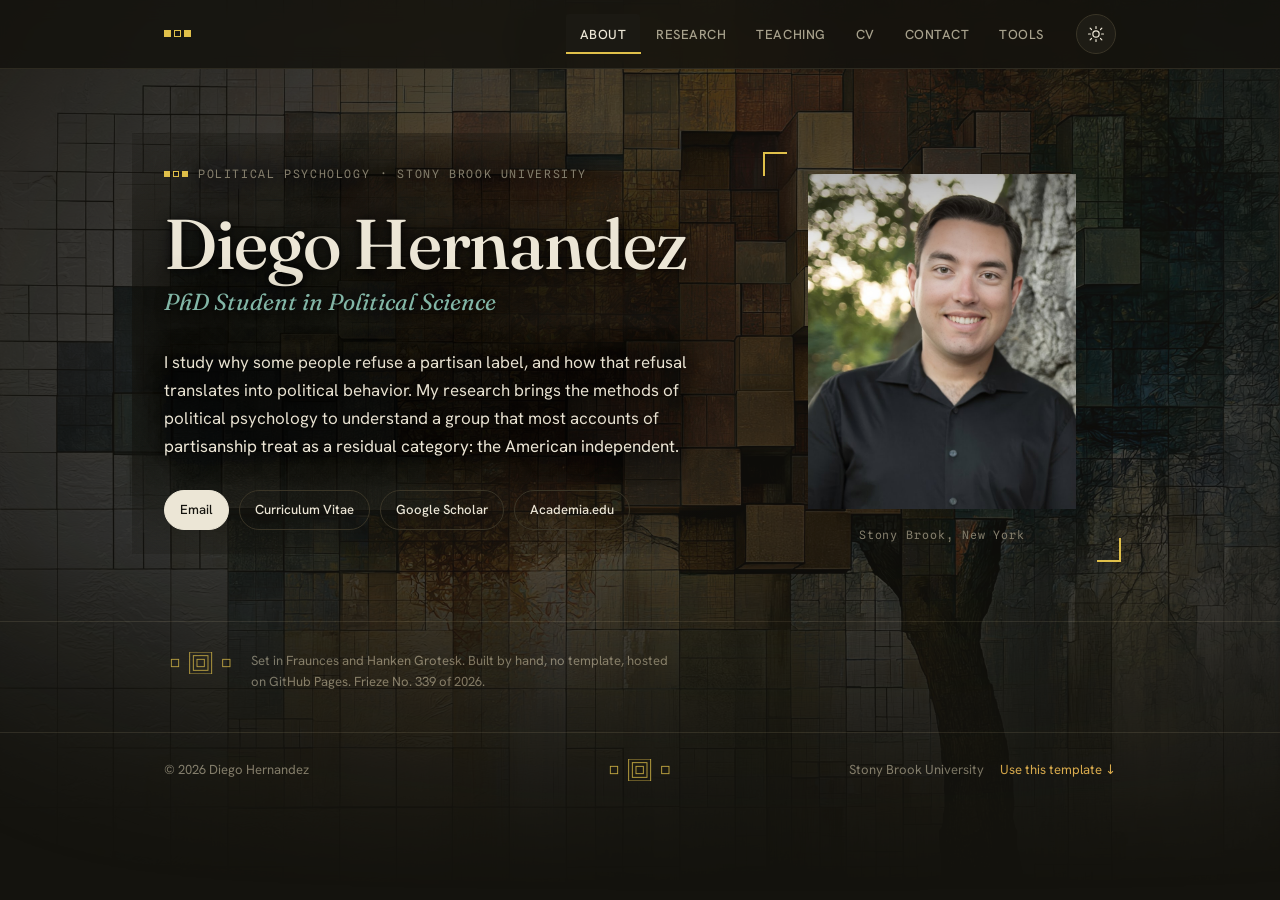
==== index.html @ 7a1ae84d "Apply design audit fixes and install transitions.dev motion Hallmark fixes: remove placeholder citat" ====
<!DOCTYPE html>
<html lang="en" data-theme="dark">
<head>
<script>document.documentElement.classList.add('js');</script>
<meta charset="UTF-8" />
<meta name="viewport" content="width=device-width, initial-scale=1.0" />
<title>Diego Hernandez · Political Psychology</title>
<meta name="description" content="Diego Hernandez, PhD candidate in political psychology at Stony Brook University. Research on political independence, partisanship, and political reasoning." />
<meta name="google-site-verification" content="1-z5oQQ8nnlKdbeGbrlkcxiU2UZann_Fm3Ku2AikN4g" />

<link rel="preload" href="data/content.json" as="fetch" crossorigin="anonymous" />
<link rel="icon" type="image/svg+xml" href="favicon.svg" />
<link rel="apple-touch-icon" href="favicon.svg" />

<!-- Social share card -->
<meta property="og:type" content="website" />
<meta property="og:title" content="Diego Hernandez · Political Psychology" />
<meta property="og:description" content="PhD candidate in political science at Stony Brook University. Research on political independence, partisanship, and political reasoning." />
<meta property="og:url" content="https://diegohernandezpolpsych.github.io" />
<meta property="og:image" content="https://diegohernandezpolpsych.github.io/og-image.png" />
<meta property="og:image:width" content="1200" />
<meta property="og:image:height" content="630" />
<meta name="twitter:card" content="summary_large_image" />
<meta name="twitter:title" content="Diego Hernandez · Political Psychology" />
<meta name="twitter:description" content="PhD candidate in political science at Stony Brook University. Research on political independence, partisanship, and political reasoning." />
<meta name="twitter:image" content="https://diegohernandezpolpsych.github.io/og-image.png" />

<!-- Structured data: helps search engines and citation tools parse this as a scholar's page -->
<script type="application/ld+json">
{
  "@context": "https://schema.org",
  "@type": "Person",
  "name": "Diego Hernandez",
  "jobTitle": "PhD Candidate in Political Science",
  "affiliation": { "@type": "CollegeOrUniversity", "name": "Stony Brook University" },
  "url": "https://diegohernandezpolpsych.github.io",
  "sameAs": [
    "https://sbsuny.academia.edu/DiegoHernandez",
    "https://www.linkedin.com/in/diego-hernandez-220b821ba/",
    "https://x.com/DTHernandez1",
    "https://github.com/DiegoHernandezPolPsych"
  ]
}
</script>

<!-- Highwire Press (citation_*) tags intentionally omitted until the
     dissertation paper has a final title and PDF — Google Scholar
     indexes placeholder titles otherwise. -->

<!-- ============================================================
     Set theme before paint to avoid a light/dark flash on load.
     localStorage is wrapped so the page never errors in a sandbox.
============================================================ -->
<script>
  (function () {
    try {
      var saved = localStorage.getItem("theme");
      if (saved === "light" || saved === "dark") {
        document.documentElement.setAttribute("data-theme", saved);
        return;
      }
    } catch (e) {}
    var prefersDark = window.matchMedia && window.matchMedia("(prefers-color-scheme: dark)").matches;
    document.documentElement.setAttribute("data-theme", prefersDark ? "dark" : "dark"); // dark by default
  })();
</script>

<!-- ============================================================
     Apply this visit's About painting before paint. The choice
     was pre-computed and cached at the end of the PREVIOUS load
     (see the cycling script near the closing </body>), so every
     reload or return visit shows the next painting with no flash.
     First-ever visit has no cache yet and falls through to the
     CSS default (the founding painting). Values are written only
     by this site's own script, but sanitize anyway.
============================================================ -->
<script>
  (function () {
    try {
      var next = JSON.parse(localStorage.getItem("paintingCache") || "null");
      if (!next || typeof next.image !== "string") return;
      if (!/^images\/[\w\-./]+$/.test(next.image)) return;
      var s = document.documentElement.style;
      s.setProperty("--about-art", 'url("' + next.image + '")');
      if (typeof next.pos === "string" && /^[\w\s%\-]+$/.test(next.pos)) s.setProperty("--about-pos", next.pos);
      if (isFinite(next.opDark))  s.setProperty("--about-op-dark",  String(Math.min(1, Math.max(0, +next.opDark))));
      if (isFinite(next.opLight)) s.setProperty("--about-op-light", String(Math.min(1, Math.max(0, +next.opLight))));
    } catch (e) {}
  })();
</script>

<link rel="preconnect" href="https://fonts.googleapis.com" />
<link rel="preconnect" href="https://fonts.gstatic.com" crossorigin />
<link href="https://fonts.googleapis.com/css2?family=Fraunces:ital,opsz,wght@0,9..144,400;0,9..144,500;0,9..144,600;1,9..144,400&family=Hanken+Grotesk:wght@400;500;600;700&family=Spline+Sans+Mono:wght@400;500&display=swap" rel="stylesheet" />
<link rel="stylesheet" href="tokens.css" />

<style>
/* =========================================================
   TOKENS — fonts, palette (both themes), ease, and the motion
   scale live in the shared tokens.css; only page-specific
   layout tokens stay here.
========================================================= */
:root {
  --maxw: 1080px;
  --gutter: clamp(20px, 5vw, 64px);
  --radius: 3px;

  /* type scale — named steps, relative to the 16px root */
  --text-3xs: .68rem;
  --text-2xs: .72rem;
  --text-xs:  .74rem;
  --text-sm:  .82rem;
  --text-base: .96rem;
  --text-md:  1.05rem;
  --text-lg:  1.2rem;
  --text-xl:  1.4rem;
}

/* per-section accent, switched by the active tab (set in JS) */
:root { --section: var(--gold); }
:root[data-section="research"] { --section: var(--teal); }
:root[data-section="teaching"] { --section: var(--rose); }
:root[data-section="cv"]       { --section: var(--lapis); }
:root[data-section="contact"]  { --section: var(--plum); }

* { box-sizing: border-box; }

html { scroll-behavior: smooth; }
/* clip, not hidden: no horizontal scroll can ever leak, but
   position: sticky and programmatic scrolling keep working */
html, body { overflow-x: clip; }

body {
  margin: 0;
  background: var(--bg);
  color: var(--ink);
  font-family: var(--font-body);
  font-size: 17px;
  line-height: 1.65;
  -webkit-font-smoothing: antialiased;
  -moz-osx-font-smoothing: grayscale;
  font-synthesis: none;
  text-rendering: optimizeLegibility;
  transition: background .4s var(--ease), color .4s var(--ease);
}

a { color: var(--accent); text-decoration: none; }

::selection { background: var(--gold); color: #14130e; }

:focus-visible {
  outline: 2px solid var(--accent);
  outline-offset: 3px;
  border-radius: 2px;
}
[role="tabpanel"]:focus-visible { outline: none; }

/* =========================================================
   SIGNATURE MARK — three squares (Wiener Werkstätte module)
========================================================= */
.triad { display: inline-flex; gap: 3px; align-items: center; }
.triad span {
  width: 6px; height: 6px;
  background: var(--gold);
  display: block;
}
.triad span:nth-child(2) { background: transparent; border: 1px solid var(--gold); }
.eyebrow .triad span { background: var(--section); }
.eyebrow .triad span:nth-child(2) { background: transparent; border-color: var(--section); }

/* =========================================================
   HEADER / NAV
========================================================= */
.site-header {
  position: sticky; top: 0; z-index: 50;
  background: color-mix(in srgb, var(--bg) 86%, transparent);
  backdrop-filter: saturate(140%) blur(10px);
  border-bottom: 1px solid var(--line);
}
.header-inner {
  max-width: var(--maxw);
  margin: 0 auto;
  padding: 14px var(--gutter);
  display: flex;
  align-items: center;
  gap: 18px;
}
.brand {
  display: inline-flex; align-items: center; gap: 11px;
  color: var(--ink); font-weight: 600;
  font-family: var(--font-display);
  font-size: var(--text-md); letter-spacing: .2px;
  white-space: nowrap;
}
.brand .triad span { width: 7px; height: 7px; }
/* name fades out on About since the h1 already shows it */
.brand-name { transition: opacity .5s ease; }
:root[data-section="about"] .brand-name { opacity: 0; pointer-events: none; }

.tabs {
  position: relative;
  display: flex; gap: 2px; margin-left: auto;
  overflow-x: auto; scrollbar-width: none;
  -webkit-overflow-scrolling: touch;
}
/* fade hint on the right edge, only when there actually is more —
   .is-scrollable is toggled by JS from scrollWidth vs clientWidth */
.tabs.is-scrollable {
  -webkit-mask-image: linear-gradient(to right, black calc(100% - 32px), transparent 100%);
  mask-image: linear-gradient(to right, black calc(100% - 32px), transparent 100%);
}
.tabs::-webkit-scrollbar { display: none; }
.tab {
  appearance: none; border: 0; background: transparent;
  font-family: var(--font-body); font-size: var(--text-sm); font-weight: 500;
  letter-spacing: .04em; text-transform: uppercase;
  color: var(--muted); cursor: pointer;
  padding: 9px 14px; min-height: 40px;
  display: inline-flex; align-items: center; justify-content: center;
  border-radius: var(--radius);
  white-space: nowrap;
  transition: color .2s var(--ease), background .2s var(--ease), transform .15s var(--ease);
}
.tab:hover { color: var(--ink); }
.tab:active { transform: scale(0.96); }
.tab[aria-selected="true"] {
  color: var(--ink);
  background: var(--bg-tint);
}

/* sliding active-tab underline (transitions.dev tabs-sliding):
   JS writes the selected tab's offsetLeft/offsetWidth onto it,
   CSS owns the tween. Replaces the old inset box-shadow. */
.tab-indicator {
  position: absolute;
  bottom: 0; left: 0;
  height: 2px; width: 0;
  background: var(--section);
  transform: translateX(0);
  transition:
    transform var(--tabs-dur) var(--tabs-ease),
    width     var(--tabs-dur) var(--tabs-ease),
    background .2s var(--ease);
  will-change: transform, width;
  pointer-events: none;
}
/* during a tab view transition the root cross-fade would hide the
   slide; naming the indicator lets the browser morph it instead */
html.tab-vt .tab-indicator { view-transition-name: tab-indicator; }

.theme-toggle {
  position: relative;
  flex: none;
  width: 40px; height: 40px;
  display: grid; place-items: center;
  border: 1px solid var(--line-strong);
  background: var(--surface);
  border-radius: 50%;
  color: var(--ink); cursor: pointer;
  transition: border-color .2s var(--ease), transform .2s var(--ease);
}
.theme-toggle:hover { border-color: var(--gold); transform: rotate(-12deg); }
.theme-toggle:active { transform: rotate(-12deg) scale(0.96); }
.theme-toggle svg {
  position: absolute; top: 50%; left: 50%;
  width: 18px; height: 18px;
  opacity: 0; filter: blur(var(--blur-small));
  transform: translate(-50%, -50%) scale(0.25);
  transition: opacity var(--duration-fast) var(--ease-in-out), transform var(--duration-fast) var(--ease-in-out), filter var(--duration-fast) var(--ease-in-out);
}
.theme-toggle .icon-moon { opacity: 1; filter: blur(0); transform: translate(-50%, -50%) scale(1); }
:root[data-theme="dark"] .theme-toggle .icon-sun { opacity: 1; filter: blur(0); transform: translate(-50%, -50%) scale(1); }
:root[data-theme="dark"] .theme-toggle .icon-moon { opacity: 0; filter: blur(var(--blur-small)); transform: translate(-50%, -50%) scale(0.25); }

/* =========================================================
   LAYOUT / PANELS
========================================================= */
main { max-width: var(--maxw); margin: 0 auto; padding: 0 var(--gutter); }

/* Inactive panels are fully hidden: display:none here plus the
   `hidden` attribute toggled by the tab script. The active panel
   gets .is-active (display:block + entrance fade). */
.panel { display: none; padding: clamp(40px, 7vw, 88px) 0 64px; }
.panel.is-active { display: block; animation: fade var(--duration-slow) var(--ease) both; }
@keyframes fade {
  from { opacity: 0; transform: translateY(var(--distance-base)); }
  to   { opacity: 1; transform: none; }
}

/* repeated list items stagger in rather than fading as one block with
   the panel — 40ms steps keep the six-item total under 300ms */
.cards .card, .cv-list li, .contact-list li {
  animation: item-in var(--duration-very-slow) var(--ease) both;
}
@keyframes item-in {
  from { opacity: 0; transform: translateY(var(--distance-base)); }
  to   { opacity: 1; transform: none; }
}
.cards .card:nth-child(1), .cv-list li:nth-child(1), .contact-list li:nth-child(1) { animation-delay: calc(var(--duration-stagger) * 1); }
.cards .card:nth-child(2), .cv-list li:nth-child(2), .contact-list li:nth-child(2) { animation-delay: calc(var(--duration-stagger) * 2); }
.cards .card:nth-child(3), .cv-list li:nth-child(3), .contact-list li:nth-child(3) { animation-delay: calc(var(--duration-stagger) * 3); }
.cards .card:nth-child(4), .cv-list li:nth-child(4), .contact-list li:nth-child(4) { animation-delay: calc(var(--duration-stagger) * 4); }
.cards .card:nth-child(5), .cv-list li:nth-child(5), .contact-list li:nth-child(5) { animation-delay: calc(var(--duration-stagger) * 5); }
.cards .card:nth-child(n+6), .cv-list li:nth-child(n+6), .contact-list li:nth-child(n+6) { animation-delay: calc(var(--duration-stagger) * 6); }
/* view-transition-driven tab changes already cross-fade the whole document; drop the per-item animation so it doesn't double up */
html.vt-on .cards .card, html.vt-on .cv-list li, html.vt-on .contact-list li { animation: none; }

.eyebrow {
  display: inline-flex; align-items: center; gap: 10px;
  font-family: var(--font-mono);
  font-size: var(--text-2xs); letter-spacing: .14em; text-transform: uppercase;
  color: var(--faint); margin: 0 0 18px;
}

/* =========================================================
   ABOUT / HERO
========================================================= */
.hero { display: grid; grid-template-columns: 1.55fr 1fr; gap: clamp(28px, 5vw, 64px); align-items: start; }
.hero-name {
  font-family: var(--font-display);
  font-weight: 500;
  font-size: clamp(2.6rem, 6.5vw, 4.4rem);
  line-height: 1.02;
  letter-spacing: -0.015em;
  margin: 6px 0 4px;
  text-wrap: balance;
}
.hero-role {
  font-family: var(--font-display);
  font-style: italic; font-weight: 400;
  font-size: clamp(1.1rem, 2.6vw, 1.45rem);
  color: var(--teal);
  margin: 0 0 26px;
}
.hero-bio p { margin: 0 0 16px; max-width: 56ch; color: var(--ink); }
.hero-bio p .lead { color: var(--ink); }

/* dark mode: dark text shadow + dark scrim */
:root[data-theme="dark"] .hero-bio p,
:root[data-theme="dark"] .hero-name,
:root[data-theme="dark"] .hero-role,
:root[data-theme="dark"] .eyebrow {
  text-shadow: 0 1px 12px rgba(0,0,0,0.9), 0 0 40px rgba(0,0,0,0.7);
}

/* light mode: soft white shadow so dark ink stays readable over warm image tones */
:root[data-theme="light"] .hero-bio p,
:root[data-theme="light"] .hero-name,
:root[data-theme="light"] .hero-role,
:root[data-theme="light"] .eyebrow {
  text-shadow: 0 1px 8px rgba(255,255,255,0.95), 0 0 30px rgba(255,255,255,0.8);
}

.links-row {
  display: flex; flex-wrap: wrap; gap: 10px;
  margin-top: 30px;
}
.pill {
  display: inline-flex; align-items: center; gap: 7px;
  font-size: var(--text-sm); font-weight: 500;
  padding: 8px 15px; min-height: 40px;
  border: 1px solid var(--line-strong);
  border-radius: 100px;
  color: var(--ink);
  transition: border-color .2s var(--ease), background .2s var(--ease), color .2s var(--ease), transform .15s var(--ease);
}
.pill:hover { border-color: var(--gold); background: var(--bg-tint); color: var(--accent-strong); }
.pill:active { transform: scale(0.96); }
.pill.is-primary { background: var(--ink); color: var(--bg); border-color: var(--ink); }
.pill.is-primary:hover { background: var(--accent-strong); border-color: var(--accent-strong); color: #fff; }

/* portrait with secessionist frame */
.portrait-wrap { position: relative; align-self: start; }
.portrait {
  position: relative;
  aspect-ratio: 4 / 5;
  background: linear-gradient(150deg, var(--bg-tint), color-mix(in srgb, var(--teal) 14%, var(--bg-tint)));
  border: none;
  display: grid; place-items: center;
  overflow: hidden;
}
.portrait img { width: 100%; height: 100%; object-fit: cover; object-position: center top; display: block; }
.portrait-wrap::before,
.portrait-wrap::after {
  content: ""; position: absolute; width: 22px; height: 22px;
  border: 2px solid var(--gold);
}
.portrait-wrap::before { top: -5px; left: -5px; border-right: 0; border-bottom: 0; }
.portrait-wrap::after { bottom: -5px; right: -5px; border-left: 0; border-top: 0; }
.portrait-caption {
  margin-top: 16px;
  font-family: var(--font-mono); font-size: var(--text-2xs); letter-spacing: .08em;
  color: var(--faint); text-align: center;
}

/* dark-mode scrim behind the hero text column */
.hero-text { position: relative; }
:root[data-theme="dark"] .hero-text::before {
  content: "";
  position: absolute;
  inset: -24px -32px;
  background: radial-gradient(ellipse at 40% 50%, rgba(20,19,14,0.72) 40%, transparent 100%);
  z-index: -1;
  pointer-events: none;
}

/* light-mode scrim: soft warm-white halo behind the text column */
:root[data-theme="light"] .hero-text::before {
  content: "";
  position: absolute;
  inset: -24px -32px;
  background: radial-gradient(ellipse at 40% 50%, rgba(250,248,243,0.72) 35%, transparent 100%);
  z-index: -1;
  pointer-events: none;
}

/* =========================================================
   SECTION HEADINGS + PROSE
========================================================= */
.section-title {
  font-family: var(--font-display);
  font-weight: 500;
  font-size: clamp(1.9rem, 4vw, 2.6rem);
  line-height: 1.1; letter-spacing: -0.01em;
  margin: 0 0 8px;
  text-wrap: balance;
}
.lede {
  font-size: var(--text-lg); line-height: 1.55; color: var(--ink);
  max-width: 62ch; margin: 0 0 36px;
  text-wrap: pretty;
}
.lede em { font-family: var(--font-display); font-style: italic; color: var(--teal); }

.data-tag {
  display: inline-flex; align-items: center; gap: 8px;
  font-family: var(--font-mono); font-size: var(--text-sm); letter-spacing: .05em;
  color: var(--muted);
  padding: 6px 12px; border: 1px solid var(--line);
  border-radius: var(--radius); background: var(--bg-tint);
  margin-bottom: 36px;
}
.data-tag b { color: var(--accent-strong); font-weight: 500; }

/* =========================================================
   CARDS (research / teaching)
========================================================= */
.cards { display: grid; gap: 1px; background: var(--line); border: 1px solid var(--line); border-radius: var(--radius); overflow: hidden; }
.card {
  background: var(--surface);
  padding: 24px clamp(20px, 3vw, 30px);
  display: grid; grid-template-columns: auto 1fr; gap: 22px;
  transition: background .2s var(--ease);
}
.card:hover { background: var(--bg-tint); }
.card-index {
  font-family: var(--font-mono); font-size: var(--text-sm);
  color: var(--accent-strong); padding-top: 4px;
}
.card h3 {
  font-family: var(--font-display); font-weight: 500;
  font-size: var(--text-lg); line-height: 1.3; margin: 0 0 6px;
}
.card .meta {
  font-family: var(--font-mono); font-size: var(--text-xs); letter-spacing: .04em;
  text-transform: uppercase; color: var(--faint); margin: 0 0 10px;
}
.card p { margin: 0 0 12px; color: var(--muted); font-size: var(--text-base); line-height: 1.55; text-wrap: pretty; }
.card .card-links { display: flex; flex-wrap: wrap; gap: 8px 18px; }
.card .card-links a {
  font-size: var(--text-sm); font-weight: 500;
  border-bottom: 1px solid color-mix(in srgb, var(--accent) 40%, transparent);
  padding-bottom: 1px;
}
.card .card-links a:hover { border-bottom-color: var(--accent); }
.cite-btn {
  appearance: none; margin-top: 12px; position: relative;
  font-family: var(--font-mono); font-size: var(--text-xs); letter-spacing: .03em;
  color: var(--faint); background: transparent;
  border: 1px solid var(--line-strong); border-radius: 100px;
  padding: 5px 12px; cursor: pointer;
  transition: color .2s var(--ease), border-color .2s var(--ease), transform .15s var(--ease);
}
.cite-btn::after {
  content: ""; position: absolute; top: 50%; left: 50%;
  transform: translate(-50%, -50%);
  width: max(100%, 40px); height: max(100%, 40px);
}
.cite-btn:hover { color: var(--section); border-color: var(--section); }
.cite-btn:active { transform: scale(0.96); }

/* text states swap (transitions.dev) — "Copy citation" ↔ "Copied"
   swaps in place: old label exits up with blur, new one enters
   from below. The span inside .cite-btn carries the classes. */
.t-text-swap {
  display: inline-block;
  transform: translateY(0);
  filter: blur(0);
  opacity: 1;
  transition:
    transform var(--text-swap-dur) var(--text-swap-ease),
    filter    var(--text-swap-dur) var(--text-swap-ease),
    opacity   var(--text-swap-dur) var(--text-swap-ease);
  will-change: transform, filter, opacity;
}
.t-text-swap.is-exit {
  transform: translateY(calc(var(--text-swap-translate-y) * -1));
  filter: blur(var(--text-swap-blur));
  opacity: 0;
}
.t-text-swap.is-enter-start {
  transform: translateY(var(--text-swap-translate-y));
  filter: blur(var(--text-swap-blur));
  opacity: 0;
  transition: none;
}

.colophon { border-top: 1px solid var(--line); }
.colophon-inner {
  max-width: var(--maxw); margin: 0 auto;
  padding: 28px var(--gutter) 0;
  display: flex; align-items: flex-start; gap: 14px;
}
.colophon-inner .triad { flex: none; margin-top: 4px; opacity: .7; }
/* daily frieze medallion, replaces the triad marks when JS runs */
.frieze-mark { display: inline-flex; align-items: center; }
.frieze-mark svg { display: block; height: 22px; width: auto; max-width: 40vw; }
.colophon-inner .frieze-mark { flex: none; margin-top: 2px; opacity: .8; }
.footer-inner .frieze-mark { opacity: .85; }
.colophon-inner p {
  margin: 0; max-width: 62ch;
  font-size: var(--text-sm); line-height: 1.6; color: var(--faint);
}

/* =========================================================
   ABOUT BACKGROUND — artwork bleeds full viewport, vignette
   fades it at the edges so it reads as embedded texture
========================================================= */
#about { position: relative; isolation: isolate; }
.about-bg {
  position: fixed; inset: 0; z-index: -1;
  background-image: var(--about-art, url('images/about-bg.jpg'));
  background-position: var(--about-pos, center 15%);
  background-size: 100% auto;
  background-repeat: no-repeat;
  opacity: 0;
  filter: saturate(1.1);
  pointer-events: none;
  transition: opacity 0.3s ease;
  view-transition-name: none;
  -webkit-mask-image: radial-gradient(ellipse 85% 80% at 60% 40%, black 30%, transparent 100%),
                      linear-gradient(to bottom, black 60%, transparent 100%);
  -webkit-mask-composite: destination-in;
  mask-image: radial-gradient(ellipse 85% 80% at 60% 40%, black 30%, transparent 100%),
              linear-gradient(to bottom, black 60%, transparent 100%);
  mask-composite: intersect;
}
.about-bg.visible { opacity: var(--about-op-light, 0.62); }
:root[data-theme="dark"] .about-bg { filter: saturate(1.0) brightness(0.85); }
:root[data-theme="dark"] .about-bg.visible { opacity: var(--about-op-dark, 0.35); }

/* corner brackets drift slightly with scroll, set via JS custom property */
.portrait-wrap::before,
.portrait-wrap::after {
  transform: translate(calc(var(--parallax, 0) * -1px), calc(var(--parallax, 0) * -1px));
  transition: transform .05s linear;
}
.portrait-wrap::after {
  transform: translate(calc(var(--parallax, 0) * 1px), calc(var(--parallax, 0) * 1px));
}
.status {
  display: inline-block; font-family: var(--font-mono);
  font-size: var(--text-3xs); letter-spacing: .08em; text-transform: uppercase;
  color: var(--section); border: 1px solid color-mix(in srgb, var(--section) 40%, var(--line));
  border-radius: 100px; padding: 2px 9px; margin-left: 8px; vertical-align: 2px;
}

/* =========================================================
   CV
========================================================= */
.cv-grid { display: grid; grid-template-columns: 1fr 1fr; gap: 40px; margin-top: 8px; }
.cv-list { list-style: none; padding: 0; margin: 0; }
.cv-list li {
  display: grid; grid-template-columns: 76px 1fr; gap: 18px;
  padding: 16px 0; border-top: 1px solid var(--line);
}
.cv-list li:first-child { border-top: 0; }
.cv-year { font-family: var(--font-mono); font-size: var(--text-sm); color: var(--accent-strong); padding-top: 2px; }
.cv-year:empty, .cv-year-dot { visibility: hidden; }
.cv-item b { font-weight: 600; font-family: var(--font-display); font-size: var(--text-md); }
.cv-item span { display: block; color: var(--muted); font-size: var(--text-base); }
.cv-sub-title {
  font-family: var(--font-mono); font-size: var(--text-xs); letter-spacing: .1em;
  text-transform: uppercase; color: var(--faint); margin: 0 0 8px;
}

/* =========================================================
   CONTACT
========================================================= */
.contact-grid { display: grid; grid-template-columns: 1fr 1fr; gap: 48px; align-items: start; }
.contact-list { list-style: none; padding: 0; margin: 0; }
.contact-list li { padding: 14px 0; border-top: 1px solid var(--line); }
.contact-list li:first-child { border-top: 0; }
.contact-list .label {
  font-family: var(--font-mono); font-size: var(--text-2xs); letter-spacing: .1em;
  text-transform: uppercase; color: var(--faint); display: block; margin-bottom: 3px;
}
.contact-list a, .contact-list span.value { font-size: var(--text-base); color: var(--ink); }
.contact-list a:hover { color: var(--accent); }

/* =========================================================
   FOOTER
========================================================= */
/* CV Builder iframe */
.tools-sub {
  font-family: var(--font-display); font-weight: 500; font-size: var(--text-xl);
  color: var(--ink); margin: 28px 0 6px; letter-spacing: -.01em;
}
.tools-note {
  font-family: var(--font-mono); font-size: var(--text-xs); letter-spacing: .06em;
  text-transform: uppercase; color: var(--ink); margin: 0 0 14px;
  opacity: 0.7;
}
/* no backdrop pseudo-element — text shadows handle legibility */
.cv-builder-wrap {
  width: 100%; border: 1px solid var(--line);
  border-radius: var(--radius); overflow: hidden;
  height: calc(100vh - 180px); min-height: 600px;
}
.cv-builder-wrap iframe {
  width: 100%; height: 100%; border: 0; display: block;
}

/* CV Builder tab background */
#tools {
  position: relative;
  isolation: isolate;
}
#tools::before {
  content: "";
  position: fixed; inset: 0; z-index: -1;
  background: url('images/cv-builder-bg.jpg') center center / cover no-repeat;
  opacity: 1;
  pointer-events: none;
}
/* strong scrim behind all text above the iframe */
#tools .eyebrow,
#tools .section-title,
#tools .lede,
#tools .tools-sub,
#tools .tools-note {
  text-shadow:
    0 0 8px rgba(255,255,255,1),
    0 0 16px rgba(255,255,255,0.9),
    0 1px 2px rgba(255,255,255,1);
}
:root[data-theme="dark"] #tools .eyebrow,
:root[data-theme="dark"] #tools .section-title,
:root[data-theme="dark"] #tools .lede,
:root[data-theme="dark"] #tools .tools-sub,
:root[data-theme="dark"] #tools .tools-note {
  text-shadow:
    0 0 8px rgba(0,0,0,1),
    0 0 20px rgba(0,0,0,0.95),
    0 1px 3px rgba(0,0,0,1);
}

/* hide CMS-driven elements until content.json resolves — eliminates flash.
   Gated on html.js (added by the tiny inline script in <head>) so that if
   JavaScript never runs at all, this rule never applies and the static
   fallback content already in the HTML stays visible, rather than being
   hidden forever with no script around to reveal it. */
html.js:not(.cms-ready) [data-key],
html.js:not(.cms-ready) [data-html],
html.js:not(.cms-ready) [data-bio],
html.js:not(.cms-ready) [data-list],
html.js:not(.cms-ready) [data-email-href],
html.js:not(.cms-ready) [data-email-link] {
  visibility: hidden;
}

.site-footer {
  border-top: 1px solid var(--line);
  margin-top: 40px;
}
.footer-inner {
  max-width: var(--maxw); margin: 0 auto;
  padding: 26px var(--gutter);
  display: grid; grid-template-columns: 1fr auto 1fr;
  align-items: center; gap: 12px;
  font-size: var(--text-sm); color: var(--faint);
}
.footer-inner .frieze-mark { justify-self: center; }
.footer-right { display: flex; flex-wrap: wrap; gap: 16px; justify-self: end; }
.footer-inner .triad { opacity: .8; }
@media (max-width: 560px) {
  .footer-inner { grid-template-columns: 1fr 1fr; }
  .footer-inner .frieze-mark { grid-column: 1 / -1; order: -1; justify-self: center; }
}

/* =========================================================
   RESPONSIVE
========================================================= */
@media (max-width: 860px) {
  .hero { grid-template-columns: 1fr; }
  .portrait-wrap { max-width: 320px; margin-top: 8px; }
  .cv-grid, .contact-grid { grid-template-columns: 1fr; gap: 28px; }
}
@media (max-width: 560px) {
  /* smaller base font */
  body { font-size: 15px; }
  .header-inner { gap: 8px; }

  /* hide brand name — h1 has it */
  .brand span.brand-name { display: none; }

  /* tighter tabs: smaller text and padding; the .is-scrollable mask
     handles the scroll hint whenever all six no longer fit */
  .tab { font-size: var(--text-2xs); padding: 8px 9px; letter-spacing: .02em; min-height: 44px; }
}
@media (max-width: 560px) {

  /* truncate labels */
  .hide-mobile { display: none; }
  .pill .show-mobile,
  .show-mobile { display: inline; }

  /* hide colophon on mobile */
  .colophon { display: none; }

  /* card index inline rather than its own column */
  .card { grid-template-columns: 1fr; gap: 8px; }
  .card-index { padding-top: 0; }

  /* slightly smaller portrait */
  .portrait-wrap { max-width: 100%; }

  /* links row wraps tighter */
  .links-row { gap: 8px; }
  .pill { font-size: .8rem; padding: 7px 12px; }
}

/* default show-mobile to none on desktop */
.show-mobile { display: none; }

@media (prefers-reduced-motion: reduce) {
  html { scroll-behavior: auto !important; }
  *, *::before, *::after { animation: none !important; transition: none !important; }
  /* spatial motion collapses to a short opacity-only fade so a tab
     change still gives feedback without any movement */
  @keyframes fade-reduced { from { opacity: 0; } to { opacity: 1; } }
  .panel.is-active { animation: fade-reduced .15s ease both !important; }
}

/* =========================================================
   VIEW TRANSITIONS — circular wipe on theme, cross-fade on tabs
========================================================= */
@media (prefers-reduced-motion: no-preference) {
  /* default cross-fade still applies for normal browser navigations;
     for tab changes we shorten it, for theme we replace it entirely below */
  ::view-transition-group(root) { animation-duration: .42s; }

  /* THEME TOGGLE: old view holds still, new view reveals via expanding circle */
  ::view-transition-image-pair(root) { isolation: isolate; }
  html.theme-vt::view-transition-old(root) {
    animation: none;
    z-index: 1;
  }
  html.theme-vt::view-transition-new(root) {
    animation: vt-reveal var(--duration-very-slow) var(--ease);
    z-index: 2;
    mix-blend-mode: normal;
  }
  @keyframes vt-reveal {
    from { clip-path: circle(0% at var(--vt-x, 50%) var(--vt-y, 50%)); }
    to   { clip-path: circle(150% at var(--vt-x, 50%) var(--vt-y, 50%)); }
  }

  /* TAB CHANGE: simple, fast cross-fade, no circle */
  html.tab-vt::view-transition-old(root) { animation: vt-fade-out var(--duration-fast) var(--ease) both; }
  html.tab-vt::view-transition-new(root) { animation: vt-fade-in var(--duration-fast) var(--ease) both; }
  @keyframes vt-fade-out { to   { opacity: 0; } }
  @keyframes vt-fade-in  { from { opacity: 0; } }
}
/* when View Transitions drive the tab change, drop the per-panel keyframe so it doesn't double up */
html.vt-on .panel.is-active { animation: none; }

/* =========================================================
   PRINT — Cmd+P on the CV tab produces a clean one-page CV
========================================================= */
@media print {
  .site-header, .site-footer, .colophon, .cmdk-hint, #cmdk-overlay { display: none !important; }
  body { background: #fff; color: #111; font-size: 11pt; }
  main { max-width: 100%; padding: 0; }
  .panel { display: none !important; padding: 0 !important; }
  #cv.panel { display: block !important; }
  .eyebrow, .data-tag { display: none; }
  .section-title { font-size: 22pt; margin-bottom: 4pt; }
  .lede { display: none; }
  .links-row { display: none; }
  .cv-grid { grid-template-columns: 1fr 1fr; gap: 24pt; }
  .cv-sub-title { font-size: 9pt; color: #555; }
  .cv-list li { border-top: 1px solid #ccc; padding: 8pt 0; break-inside: avoid; }
  .cv-year { color: #555; }
  a { color: #111; text-decoration: none; }
  @page { margin: 0.6in; }
}
</style>
</head>

<body>

<!-- ============================================================ HEADER ============================================================ -->
<header class="site-header">
  <div class="header-inner">
    <a class="brand" href="#about" data-tab-link="about" aria-label="Diego Hernandez, home">
      <span class="triad" aria-hidden="true"><span></span><span></span><span></span></span>
      <span class="brand-name">Diego Hernandez</span>
    </a>

    <nav class="tabs" role="tablist" aria-label="Sections">
      <span class="tab-indicator" aria-hidden="true"></span>
      <button class="tab" role="tab" id="tab-about"    aria-controls="about"    aria-selected="true">About</button>
      <button class="tab" role="tab" id="tab-research" aria-controls="research" aria-selected="false" tabindex="-1">Research</button>
      <button class="tab" role="tab" id="tab-teaching" aria-controls="teaching" aria-selected="false" tabindex="-1">Teaching</button>
      <button class="tab" role="tab" id="tab-cv"       aria-controls="cv"       aria-selected="false" tabindex="-1">CV</button>
      <button class="tab" role="tab" id="tab-contact"  aria-controls="contact"  aria-selected="false" tabindex="-1">Contact</button>
      <button class="tab" role="tab" id="tab-tools"    aria-controls="tools"    aria-selected="false" tabindex="-1">Tools</button>
    </nav>

    <button class="theme-toggle" id="themeToggle" aria-label="Switch between light and dark theme">
      <svg class="icon-moon" viewBox="0 0 24 24" fill="none" stroke="currentColor" stroke-width="1.6" stroke-linecap="round" stroke-linejoin="round" aria-hidden="true"><path d="M21 12.8A9 9 0 1 1 11.2 3a7 7 0 0 0 9.8 9.8Z"/></svg>
      <svg class="icon-sun" viewBox="0 0 24 24" fill="none" stroke="currentColor" stroke-width="1.6" stroke-linecap="round" stroke-linejoin="round" aria-hidden="true"><circle cx="12" cy="12" r="4.2"/><path d="M12 2v2.5M12 19.5V22M4.2 4.2l1.8 1.8M18 18l1.8 1.8M2 12h2.5M19.5 12H22M4.2 19.8 6 18M18 6l1.8-1.8"/></svg>
    </button>
  </div>
</header>

<main>

  <!-- ============================== ABOUT ============================== -->
  <!-- EDIT: name, role, bio paragraphs, portrait image, and the links below. -->
  <section class="panel is-active" id="about" role="tabpanel" aria-labelledby="tab-about" tabindex="0">
    <div class="about-bg" id="aboutBg" aria-hidden="true"></div>
    <div class="hero">
      <div class="hero-text">
        <p class="eyebrow"><span class="triad" aria-hidden="true"><span></span><span></span><span></span></span> Political Psychology<span class="hide-mobile"> · Stony Brook University</span></p>
        <h1 class="hero-name" data-key="name">Diego Hernandez</h1>
        <p class="hero-role" data-key="role">PhD Student in Political Science</p>

        <div class="hero-bio" data-bio>
          <p class="lead">I study why some people refuse a partisan label, and how that refusal translates into political behavior. My research brings the methods of political psychology to understand a group that most accounts of partisanship treat as a residual category: the American independent.</p>
        </div>

        <div class="links-row">
          <!-- EDIT email -->
          <a class="pill is-primary" href="mailto:diego.hernandez@stonybrook.edu" data-email-href>Email</a>
          <!-- EDIT: point at your CV PDF once uploaded to /files/ -->
          <a class="pill" href="files/cv.pdf"><span class="hide-mobile">Curriculum Vitae</span><span class="show-mobile">CV</span></a>
          <a class="pill" href="https://scholar.google.com/" target="_blank" rel="noopener">Google Scholar</a>
          <a class="pill" href="https://sbsuny.academia.edu/DiegoHernandez" target="_blank" rel="noopener">Academia.edu</a>
        </div>
      </div>

      <div class="portrait-wrap">
        <figure class="portrait">
          <img src="images/profile.jpg" alt="Diego Hernandez" />
        </figure>
        <p class="portrait-caption">Stony Brook, New York</p>
      </div>
    </div>
  </section>

  <!-- ============================== RESEARCH ============================== -->
  <!-- EDIT: replace the placeholder cards with real titles, coauthors, links, and status. -->
  <section class="panel" id="research" role="tabpanel" aria-labelledby="tab-research" tabindex="0" hidden>
    <p class="eyebrow">Research</p>
    <h2 class="section-title" data-key="researchTitle">More Projects</h2>
    <p class="lede" data-html="researchLede">In addition to my dissertation work, I have research interests in why some individuals say they believe in conspiracies when they do not behave like they truly believe them, and how that signaling behavior maps onto their politics.</p>
    <span class="data-tag" data-html="dataTag">survey experiments, quantitative and qualitative methods</span>

    <div class="cards" data-list="publications">
      <article class="card">
        <div class="card-index">01</div>
        <div>
          <h3>Dissertation<span class="status">Job market paper</span></h3><p class="meta">Working paper · title forthcoming</p>
        </div>
      </article>

      <article class="card">
        <div class="card-index">02</div>
        <div>
          <h3>Democratic Governance, Interpersonal Trust, and Interpersonal Responsibility: Do Values Predict Vote Choice in Hypothetical EU Membership Referenda?<span class="status">MA thesis</span></h3><p class="meta">Stony Brook University, 2023</p>
        </div>
      </article>

      <article class="card">
        <div class="card-index">03</div>
        <div>
          <h3>Searching For Uniqueness in the Crowd: Conspiracies and their Believers<span class="status">MSc thesis</span></h3><p class="meta">London School of Economics, 2021</p>
        </div>
      </article>
    </div>
  </section>

  <!-- ============================== TEACHING ============================== -->
  <!-- EDIT: courses, roles, terms, and a one-line teaching statement. -->
  <section class="panel" id="teaching" role="tabpanel" aria-labelledby="tab-teaching" tabindex="0" hidden>
    <p class="eyebrow">Teaching</p>
    <h2 class="section-title" data-key="teachingTitle">In the classroom</h2>
    <p class="lede" data-html="teachingLede">I teach comparative and European politics, and I build courses around the gap between how institutions are supposed to work and how citizens actually reason about them.</p>

    <div class="cards" data-list="teaching">
      <article class="card">
        <div class="card-index">→</div>
        <div>
          <h3>POL309: Politics of the European Union</h3><p class="meta">Instructor of Record · Summer 2025; Summer 2026; Fall 2026; Spring 2027</p><div class="card-links"><a href="files/POL309_Summer2026.pdf">Syllabus</a><a href="pol309-tracker.html">This Week at a Glance</a><a href="pol309-grades.html">Grade Calculator</a></div>
        </div>
      </article>
    </div>
  </section>

  <!-- ============================== CV ============================== -->
  <!-- EDIT: education, appointments, and the download link. Upload the PDF to /files/cv.pdf -->
  <section class="panel" id="cv" role="tabpanel" aria-labelledby="tab-cv" tabindex="0" hidden>
    <p class="eyebrow">Curriculum Vitae</p>
    <h2 class="section-title" data-key="cvTitle">Curriculum vitae</h2>
    <p class="lede" data-html="cvLede">A short version lives here. The full document, with all positions, presentations, and service, is in the PDF.</p>
    <div class="links-row" style="margin-top:0;margin-bottom:40px">
      <a class="pill is-primary" href="files/cv.pdf" target="_blank" rel="noopener">Download CV (PDF)</a>
    </div>

    <div class="cv-grid">
      <div>
        <p class="cv-sub-title">Education</p>
        <ul class="cv-list" data-list="cvEducation">
          <li>
            <span class="cv-year">2023–2028</span>
            <span class="cv-item"><b>PhD, Political Science</b><span>Stony Brook University · Committee: Leonie Huddy, Stephanie DeMora, Pazit Ben Nun-Bloom, Eric Groenendyk</span></span>
          </li>
          <li>
            <span class="cv-year">2022–2023</span>
            <span class="cv-item"><b>MA, Political Science</b><span>Stony Brook University · Advisor: Gallya Lahav</span></span>
          </li>
          <li>
            <span class="cv-year">2020–2021</span>
            <span class="cv-item"><b>MSc, Culture and Conflict in a Global Europe</b><span>London School of Economics and Political Science · Advisor: Cristóbal Garibay-Petersen</span></span>
          </li>
          <li>
            <span class="cv-year">2018–2020</span>
            <span class="cv-item"><b>BA, Politics</b><span>University of California, Santa Cruz</span></span>
          </li>
          <li>
            <span class="cv-year">2014–2018</span>
            <span class="cv-item"><b>AA, Political Science; Liberal Arts: Social and Behavioral Sciences; Liberal Arts: Arts and Humanities</b><span>Santa Barbara City College</span></span>
          </li>
        </ul>
      </div>

      <div>
        <p class="cv-sub-title">Fields &amp; methods</p>
        <ul class="cv-list" data-list="cvFields">
          <li><span class="cv-year cv-year-dot">·</span><span class="cv-item"><b>Methods</b><span>Quantitative social science, data analysis in R, Python, and SPSS programming languages, social science experiments, Qualtrics; qualitative methods including focus groups and interviews, text-as-data approaches</span></span></li>
        </ul>
      </div>
    </div>
  </section>

  <!-- ============================== CV BUILDER ============================== -->
  <section class="panel" id="tools" role="tabpanel" aria-labelledby="tab-tools" tabindex="0" hidden>
    <p class="eyebrow">Tools</p>
    <h2 class="section-title" data-key="toolsTitle">Tools</h2>
    <p class="lede">The tools on this page are applications I built to support my students as they pursue their degrees and careers after. Please feel free to use them.</p>
    <h3 class="tools-sub">CV Builder</h3>
    <p class="tools-note">Your data is entered and stored only in your browser. Nothing is sent to any server.</p>
    <div class="cv-builder-wrap">
      <iframe id="cvBuilderFrame" src="" title="CV Builder" allowfullscreen></iframe>
    </div>
  </section>

  <!-- ============================== CONTACT ============================== -->
  <!-- EDIT email. The profile links below are pulled from your public pages. -->
  <section class="panel" id="contact" role="tabpanel" aria-labelledby="tab-contact" tabindex="0" hidden>
    <p class="eyebrow">Contact</p>
    <h2 class="section-title" data-key="contactTitle">Get in touch</h2>
    <p class="lede" data-html="contactLede">Email is the best way to reach me. I am happy to share drafts, materials, or replication code.</p>

    <div class="contact-grid">
      <ul class="contact-list">
        <li>
          <span class="label">Email</span>
          <a href="mailto:diego.hernandez@stonybrook.edu" data-email-link>diego.hernandez@stonybrook.edu</a>
        </li>
        <li>
          <span class="label">Department</span>
          <a href="https://www.stonybrook.edu/commcms/polisci/people/grad_students.php" target="_blank" rel="noopener">Political Science, Stony Brook University</a>
        </li>
        <li>
          <span class="label">Office</span>
          <span class="value">N709, Social and Behavioral Sciences Building (SBS) · Stony Brook University</span>
        </li>
      </ul>

      <ul class="contact-list">
        <li>
          <span class="label">Academia.edu</span>
          <a href="https://sbsuny.academia.edu/DiegoHernandez" target="_blank" rel="noopener">sbsuny.academia.edu/DiegoHernandez</a>
        </li>
        <li>
          <span class="label">LinkedIn</span>
          <a href="https://www.linkedin.com/in/diego-hernandez-220b821ba/" target="_blank" rel="noopener">in/diego-hernandez-220b821ba</a>
        </li>
        <li>
          <span class="label">X</span>
          <a href="https://x.com/DTHernandez1" target="_blank" rel="noopener">@DTHernandez1</a>
        </li>
        <li>
          <span class="label">GitHub</span>
          <a href="https://github.com/DiegoHernandezPolPsych" target="_blank" rel="noopener">DiegoHernandezPolPsych</a>
        </li>
      </ul>
    </div>
  </section>

</main>

<!-- ============================================================ COLOPHON ============================================================ -->
<section class="colophon" aria-label="About this site">
  <div class="colophon-inner">
    <span class="frieze-mark" id="friezeColophon" aria-hidden="true"><span class="triad"><span></span><span></span><span></span></span></span>
    <p>Set in Fraunces and Hanken Grotesk. Built by hand, no template, hosted on GitHub Pages.<span id="friezeEdition"></span></p>
  </div>
</section>

<footer class="site-footer">
  <div class="footer-inner">
    <span>© <span id="year"></span> Diego Hernandez</span>
    <span class="frieze-mark" id="friezeFooter" aria-hidden="true"><span class="triad"><span></span><span></span><span></span></span></span>
    <div class="footer-right">
      <span>Stony Brook University</span>
      <a href="files/site-template.zip" download>Use this template ↓</a>
    </div>
  </div>
</footer>

<script>
/* =========================================================
   THEME TOGGLE
========================================================= */
(function () {
  var root = document.documentElement;
  if (document.startViewTransition) root.classList.add("vt-on");
  function reduced() { return window.matchMedia && window.matchMedia("(prefers-reduced-motion: reduce)").matches; }

  var btn = document.getElementById("themeToggle");
  function applyTheme(next) {
    root.setAttribute("data-theme", next);
    try { localStorage.setItem("theme", next); } catch (e) {}
  }
  btn.addEventListener("click", function () {
    var next = root.getAttribute("data-theme") === "dark" ? "light" : "dark";
    if (!document.startViewTransition || reduced()) { applyTheme(next); return; }
    var r = btn.getBoundingClientRect();
    root.style.setProperty("--vt-x", (r.left + r.width / 2) + "px");
    root.style.setProperty("--vt-y", (r.top + r.height / 2) + "px");
    root.classList.add("theme-vt");
    var t = document.startViewTransition(function () { applyTheme(next); });
    t.finished.finally(function () { root.classList.remove("theme-vt"); });
  });
})();

/* =========================================================
   TABS — accessible tablist with hash sync + keyboard nav
========================================================= */
(function () {
  var tabs = Array.prototype.slice.call(document.querySelectorAll('[role="tab"]'));
  var panels = Array.prototype.slice.call(document.querySelectorAll('[role="tabpanel"]'));

  var supportsVT = !!document.startViewTransition;
  function reducedMotion() { return window.matchMedia && window.matchMedia("(prefers-reduced-motion: reduce)").matches; }

  /* sliding underline (transitions.dev tabs-sliding): JS writes the
     selected tab's offsetLeft/offsetWidth onto the indicator, CSS
     tweens. First paint and resize reposition without a transition
     so the underline never slides in from x=0. */
  var indicator = document.querySelector(".tab-indicator");
  var indicatorBooted = false;
  function moveIndicator(animate) {
    if (!indicator) return;
    var sel = tabs.filter(function (t) { return t.getAttribute("aria-selected") === "true"; })[0];
    if (!sel) return;
    if (!animate) {
      var prev = indicator.style.transition;
      indicator.style.transition = "none";
      indicator.style.transform = "translateX(" + sel.offsetLeft + "px)";
      indicator.style.width = sel.offsetWidth + "px";
      void indicator.offsetWidth;
      indicator.style.transition = prev;
    } else {
      indicator.style.transform = "translateX(" + sel.offsetLeft + "px)";
      indicator.style.width = sel.offsetWidth + "px";
    }
  }
  /* show the tab strip's right-edge fade only when it can scroll */
  var tabsEl = document.querySelector(".tabs");
  function updateTabsMask() {
    if (!tabsEl) return;
    tabsEl.classList.toggle("is-scrollable", tabsEl.scrollWidth > tabsEl.clientWidth + 1);
  }
  updateTabsMask();

  window.addEventListener("resize", function () { moveIndicator(false); updateTabsMask(); });
  if (document.fonts && document.fonts.ready) {
    document.fonts.ready.then(function () { moveIndicator(false); updateTabsMask(); });
  }

  function apply(id, setFocus) {
    document.documentElement.setAttribute("data-section", id);
    tabs.forEach(function (t) {
      var selected = t.getAttribute("aria-controls") === id;
      t.setAttribute("aria-selected", selected ? "true" : "false");
      t.tabIndex = selected ? 0 : -1;
      if (selected && setFocus) t.focus();
    });
    panels.forEach(function (p) {
      var on = p.id === id;
      p.classList.toggle("is-active", on);
      p.hidden = !on;
    });
    moveIndicator(indicatorBooted);
    indicatorBooted = true;
    if (history.replaceState) history.replaceState(null, "", "#" + id);
    else location.hash = id;
    window.scrollTo({ top: 0, behavior: "smooth" });
    document.dispatchEvent(new CustomEvent("section:active", { detail: { id: id } }));
  }

  function activate(id, setFocus, vt) {
    if (vt && supportsVT && !reducedMotion()) {
      var root = document.documentElement;
      root.classList.add("tab-vt");
      var t = document.startViewTransition(function () { apply(id, setFocus); });
      t.finished.finally(function () { root.classList.remove("tab-vt"); });
    } else {
      apply(id, setFocus);
    }
  }

  tabs.forEach(function (tab, i) {
    tab.addEventListener("click", function () {
      activate(tab.getAttribute("aria-controls"), false, true);
    });
    tab.addEventListener("keydown", function (e) {
      var idx = i;
      if (e.key === "ArrowRight" || e.key === "ArrowDown") { idx = (i + 1) % tabs.length; }
      else if (e.key === "ArrowLeft" || e.key === "ArrowUp") { idx = (i - 1 + tabs.length) % tabs.length; }
      else if (e.key === "Home") { idx = 0; }
      else if (e.key === "End") { idx = tabs.length - 1; }
      else { return; }
      e.preventDefault();
      activate(tabs[idx].getAttribute("aria-controls"), true, true);
    });
  });

  // brand + any in-page link with data-tab-link
  document.querySelectorAll("[data-tab-link]").forEach(function (el) {
    el.addEventListener("click", function (e) {
      e.preventDefault();
      activate(el.getAttribute("data-tab-link"), false, true);
    });
  });

  // open the tab named in the URL hash on load
  var initial = (location.hash || "").replace("#", "");
  var valid = panels.some(function (p) { return p.id === initial; });
  activate(valid ? initial : "about", false, false);
})();

// lazy-load the CV Builder iframe on first visit to that tab
document.addEventListener("section:active", function (e) {
  if (e.detail && e.detail.id === "tools") {
    var frame = document.getElementById("cvBuilderFrame");
    if (frame && !frame.getAttribute("src")) {
      frame.setAttribute("src", "cv-builder.html");
    }
  }
});

/* =========================================================
   CONTENT — render editable fields from data/content.json
   Edited through the CMS at /admin. If the file is missing or
   blocked (e.g. opened from file://), the static fallback
   content already in the page is used as-is.
========================================================= */
(function () {
  fetch("data/content.json")
    .then(function (r) { if (!r.ok) throw 0; return r.json(); })
    .then(function(c) { render(c); document.documentElement.classList.add("cms-ready"); })
    .catch(function () { document.documentElement.classList.add("cms-ready"); });

  function esc(s) {
    return String(s == null ? "" : s).replace(/[&<>]/g, function (c) {
      return { "&": "&amp;", "<": "&lt;", ">": "&gt;" }[c];
    });
  }

  function render(c) {
    document.querySelectorAll("[data-key]").forEach(function (el) {
      var k = el.getAttribute("data-key");
      if (c[k] != null && c[k] !== "") el.textContent = c[k];
    });
    document.querySelectorAll("[data-html]").forEach(function (el) {
      var k = el.getAttribute("data-html");
      if (c[k] != null && c[k] !== "") el.innerHTML = c[k];
    });

    if (Array.isArray(c.bio)) {
      document.querySelectorAll("[data-bio]").forEach(function (box) {
        box.innerHTML = c.bio.map(function (p, i) {
          return "<p" + (i === 0 ? ' class="lead"' : "") + ">" + esc(p.text) + "</p>";
        }).join("");
      });
    }

    if (c.email) {
      document.querySelectorAll("[data-email-href]").forEach(function (a) { a.setAttribute("href", "mailto:" + c.email); });
      document.querySelectorAll("[data-email-link]").forEach(function (a) {
        a.setAttribute("href", "mailto:" + c.email); a.textContent = c.email;
      });
    }

    if (Array.isArray(c.publications)) renderCards("publications", c.publications, false, c.name);
    if (Array.isArray(c.teaching)) renderCards("teaching", c.teaching, true, c.name);
    if (Array.isArray(c.cvEducation)) renderCv("cvEducation", c.cvEducation);
    if (Array.isArray(c.cvFields)) renderCv("cvFields", c.cvFields);
    if (Array.isArray(c.paintings) && c.paintings.length) advancePaintingCycle(c.paintings);
  }

  function linksHtml(links) {
    if (!Array.isArray(links) || !links.length) return "";
    return '<div class="card-links">' + links.map(function (l) {
      return '<a href="' + esc(l.href || "#") + '">' + esc(l.label) + "</a>";
    }).join("") + "</div>";
  }

  function citeText(authorName, it) {
    var year = new Date().getFullYear();
    var who = authorName ? authorName.split(" ").reverse().join(", ") : "Author";
    var title = it.title || "Untitled";
    return who + " (" + year + "). " + title + ". Working paper.";
  }

  function renderCards(name, items, isTeaching, authorName) {
    var box = document.querySelector('[data-list="' + name + '"]');
    if (!box) return;
    box.innerHTML = items.map(function (it, i) {
      var index = isTeaching ? "\u2192" : ("0" + (i + 1)).slice(-2);
      var status = (!isTeaching && it.status) ? '<span class="status">' + esc(it.status) + "</span>" : "";
      var meta = it.meta ? '<p class="meta">' + esc(it.meta) + "</p>" : "";
      var desc = it.desc ? "<p>" + esc(it.desc) + "</p>" : "";
      var cite = (!isTeaching) ? '<button class="cite-btn" type="button" data-cite="' + esc(citeText(authorName, it)) + '"><span class="t-text-swap">Copy citation</span></button>' : "";
      return '<article class="card"><div class="card-index">' + index + "</div><div>" +
             "<h3>" + esc(it.title) + status + "</h3>" + meta + desc + linksHtml(it.links) + cite + "</div></article>";
    }).join("");
    if (!isTeaching) {
      /* three-phase text swap (transitions.dev): old label exits up,
         textContent changes, new label enters from below */
      var swapMs = parseFloat(getComputedStyle(document.documentElement).getPropertyValue("--text-swap-dur")) || 150;
      var swapLabel = function (el, next) {
        el.classList.add("is-exit");
        setTimeout(function () {
          el.textContent = next;
          el.classList.remove("is-exit");
          el.classList.add("is-enter-start");
          void el.offsetHeight; // force reflow so the next change transitions
          el.classList.remove("is-enter-start");
        }, swapMs);
      };
      box.querySelectorAll(".cite-btn").forEach(function (btn) {
        var label = btn.querySelector(".t-text-swap");
        btn.addEventListener("click", function () {
          var text = btn.getAttribute("data-cite");
          var done = function () { swapLabel(label, "Copied"); setTimeout(function () { swapLabel(label, "Copy citation"); }, 1600); };
          if (navigator.clipboard && navigator.clipboard.writeText) {
            navigator.clipboard.writeText(text).then(done).catch(function () { swapLabel(label, "Copy failed"); });
          } else { done(); }
        });
      });
    }
  }

  function renderCv(name, items) {
    var box = document.querySelector('[data-list="' + name + '"]');
    if (!box) return;
    box.innerHTML = items.map(function (it) {
      var yearClass = (it.year === '·' || !it.year) ? 'cv-year cv-year-dot' : 'cv-year';
      return '<li><span class="' + yearClass + '">' + esc(it.year) + "</span>" +
             '<span class="cv-item"><b>' + esc(it.title) + "</b><span>" + esc(it.detail) + "</span></span></li>";
    }).join("");
  }

  /* PAINTING CYCLE — no gallery page, just a rotation. Each load
     advances a persisted index through content.json's "paintings"
     list and caches the NEXT painting's image/position/scrim for
     the boot script to apply pre-paint on the following reload or
     visit. See the boot script near the top of <head> for the
     other half of this. */
  function advancePaintingCycle(items) {
    try {
      var idx = parseInt(localStorage.getItem("paintingIdx"), 10);
      if (!isFinite(idx) || idx < 0 || idx >= items.length) idx = 0;
      var nextIdx = (idx + 1) % items.length;
      var it = items[nextIdx];
      var img = String((it && it.image) || "").replace(/["'\\)]/g, "");
      if (!/^images\/[\w\-./]+$/.test(img)) return;
      localStorage.setItem("paintingCache", JSON.stringify({
        image: img, pos: it.pos || "", opDark: it.scrimDark, opLight: it.scrimLight
      }));
      localStorage.setItem("paintingIdx", String(nextIdx));
    } catch (e) {}
  }
})();

/* =========================================================
   ABOUT BACKGROUND — fade in the artwork on entering the tab,
   fade it out when leaving. Respects reduced-motion.
========================================================= */
(function () {
  var bg = document.getElementById("aboutBg");
  if (!bg) return;
  var reduced = window.matchMedia && window.matchMedia("(prefers-reduced-motion: reduce)").matches;
  if (reduced) { bg.classList.add("visible"); return; }

  function enterAbout() {
    var about = document.getElementById("about");
    if (about && about.classList.contains("is-active")) {
      bg.classList.add("visible");
    } else {
      bg.classList.remove("visible");
    }
  }

  document.addEventListener("section:active", function () {
    // defer until after any view transition has painted
    if (document.startViewTransition) {
      requestAnimationFrame(function () { requestAnimationFrame(enterAbout); });
    } else {
      enterAbout();
    }
  });
  enterAbout();
})();

/* =========================================================
   PARALLAX — corner brackets drift gently with scroll
========================================================= */
(function () {
  if (window.matchMedia && window.matchMedia("(prefers-reduced-motion: reduce)").matches) return;
  var root = document.documentElement;
  var ticking = false;
  function update() {
    var y = window.scrollY || window.pageYOffset || 0;
    var px = Math.max(-10, Math.min(10, y * 0.06));
    root.style.setProperty("--parallax", px.toFixed(2));
    ticking = false;
  }
  window.addEventListener("scroll", function () {
    if (!ticking) { window.requestAnimationFrame(update); ticking = true; }
  }, { passive: true });
  update();
})();

/* =========================================================
   DAILY FRIEZE — date-seeded generative Secession ornament.
   The same date always draws the same composition, so every
   visitor sees today's edition. Rendered as a single repeat
   cell (a medallion) in the colophon and footer, replacing
   the static triad marks; the triads remain as the no-JS
   fallback. Inks come from CSS custom properties, so the
   medallion recolors with the theme and the section accent.
========================================================= */
(function () {
  var H = 36, U = 6, MID = H / 2;

  function hash(str) {
    var h = 5381;
    for (var i = 0; i < str.length; i++) h = ((h << 5) + h) ^ str.charCodeAt(i);
    return h >>> 0;
  }
  function mulberry32(a) {
    return function () {
      a |= 0; a = (a + 0x6D2B79F5) | 0;
      var t = Math.imul(a ^ (a >>> 15), 1 | a);
      t = (t + Math.imul(t ^ (t >>> 7), 61 | t)) ^ t;
      return ((t ^ (t >>> 14)) >>> 0) / 4294967296;
    };
  }

  function friezeCell(seedStr) {
    var rnd = mulberry32(hash(String(seedStr)));
    var pick = function (arr) { return arr[Math.floor(rnd() * arr.length)]; };
    var GOLD = "var(--gold)", ACC = "var(--section, var(--gold))", LINE = "var(--line-strong)";

    function rect(buf, x, y, w, h, ink, sw) {
      buf.push('<rect x="' + x + '" y="' + y + '" width="' + w + '" height="' + h + '"' +
        (sw ? ' fill="none" stroke="' + ink + '" stroke-width="' + sw + '"' : ' fill="' + ink + '"') + '/>');
    }
    function concentric(buf, cx, size, rings, ink) {
      var s = size;
      for (var i = 0; i < rings; i++) {
        rect(buf, cx - s / 2, MID - s / 2, s, s, ink, 1.5);
        s -= U * 2;
        if (s < U) break;
      }
      if (s >= U * 0.9) rect(buf, cx - U / 2, MID - U / 2, U, U, ink);
    }
    function checker(buf, cx, n, cell, ink) {
      var start = cx - (n * cell) / 2, top = MID - (n * cell) / 2;
      for (var r = 0; r < n; r++) for (var c = 0; c < n; c++)
        if ((r + c) % 2 === 0) rect(buf, start + c * cell, top + r * cell, cell, cell, ink);
    }
    function triadM(buf, cx, s, gap, ink) {
      var total = 3 * s + 2 * gap, x0 = cx - total / 2;
      rect(buf, x0, MID - s / 2, s, s, ink);
      rect(buf, x0 + s + gap, MID - s / 2, s, s, ink, 1.5);
      rect(buf, x0 + 2 * (s + gap), MID - s / 2, s, s, ink);
    }
    function solidSq(buf, cx, s, ink) { rect(buf, cx - s / 2, MID - s / 2, s, s, ink); }
    function stepsOut(buf, cx, ink) {
      for (var i = 0; i < 3; i++)
        rect(buf, cx + i * U - U / 2, MID - U * 1.5 + i * U, U, U, ink);
    }
    function dotRun(buf, x1, x2, ink) {
      var s = U * 0.66, step = U * 2;
      for (var x = x1; x + s <= x2; x += step)
        rect(buf, x, MID - s / 2, s, s, ink);
    }

    var R = pick([120, 240, 240, 300]);
    var railStyle = pick(["none", "single", "double", "double"]);
    var centerKind = pick(["concentric", "concentric", "checker", "triad"]);
    var maxPairs = R === 120 ? 1 : 3;
    var flankPairs = 1 + Math.floor(rnd() * maxPairs);
    var useDots = rnd() < 0.55;

    var band = [];
    if (railStyle !== "none") {
      rect(band, 0, 2, R, 1.5, LINE);
      rect(band, 0, H - 3.5, R, 1.5, LINE);
      if (railStyle === "double") { rect(band, 0, 6, R, 1, LINE); rect(band, 0, H - 7, R, 1, LINE); }
    }

    var cx = R / 2, center = [], centerHalf;
    if (centerKind === "concentric") {
      var size = pick([24, 24, 36]); var rings = pick([2, 3, 3]);
      concentric(center, cx, size, rings, GOLD); centerHalf = size / 2;
    } else if (centerKind === "checker") {
      var n = pick([3, 3, 5]); checker(center, cx, n, U, GOLD); centerHalf = (n * U) / 2;
    } else {
      triadM(center, cx, U * 1.5, U, GOLD); centerHalf = (3 * U * 1.5 + 2 * U) / 2;
    }

    var right = [];
    var minOff = centerHalf + U * 3, maxOff = R / 2 - U * 2.5;
    var offs = [];
    for (var i = 0; i < flankPairs; i++) {
      var lo = minOff + (maxOff - minOff) * (i / flankPairs);
      var hi = minOff + (maxOff - minOff) * ((i + 1) / flankPairs);
      var o = Math.round((lo + rnd() * (hi - lo)) / U) * U;
      if (!offs.length || o - offs[offs.length - 1] >= U * 3) offs.push(o);
    }
    offs.forEach(function (o, idx) {
      var kind = pick(["solid", "solid", "mini", "steps"]);
      var ink = idx % 2 === 0 ? ACC : GOLD;
      var fx = cx + o;
      if (kind === "solid") solidSq(right, fx, pick([U, U * 1.5]), ink);
      else if (kind === "mini") concentric(right, fx, 12, 2, ink);
      else stepsOut(right, fx, ink);
    });
    if (useDots && offs.length) {
      dotRun(right, cx + centerHalf + U * 1.2, cx + offs[0] - U * 1.8, LINE);
    }

    var cell = center.join("") +
      "<g>" + right.join("") + "</g>" +
      '<g transform="translate(' + (2 * cx) + ',0) scale(-1,1)">' + right.join("") + "</g>";

    return '<svg viewBox="0 0 ' + R + " " + H + '" height="22" preserveAspectRatio="xMidYMid meet" ' +
      'xmlns="http://www.w3.org/2000/svg" role="img" aria-hidden="true">' + band.join("") + cell + "</svg>";
  }

  function dayOfYear(d) {
    return Math.floor((d - new Date(d.getFullYear(), 0, 0)) / 86400000);
  }

  var now = new Date();
  var seed = now.getFullYear() + "-" +
    String(now.getMonth() + 1).padStart(2, "0") + "-" +
    String(now.getDate()).padStart(2, "0");
  var svg = friezeCell(seed);

  var a = document.getElementById("friezeColophon");
  var b = document.getElementById("friezeFooter");
  if (a) a.innerHTML = svg;
  if (b) b.innerHTML = svg;
  var note = document.getElementById("friezeEdition");
  if (note) note.textContent = " Frieze No. " + dayOfYear(now) + " of " + now.getFullYear() + ".";
})();

document.getElementById("year").textContent = new Date().getFullYear();
</script>
</body>
</html>
---- tokens.css ----
/* =========================================================
   TOKENS — one shared palette, type stack, and motion scale
   for index.html, cv-builder.html, and the POL309 pages.
   Light values live on :root so pages without a data-theme
   attribute (the CV Builder) resolve to the light palette;
   dark overrides under [data-theme="dark"].
========================================================= */
:root {
  --font-display: "Fraunces", Georgia, "Times New Roman", serif;
  --font-body: "Hanken Grotesk", system-ui, -apple-system, sans-serif;
  --font-mono: "Spline Sans Mono", ui-monospace, "SFMono-Regular", monospace;

  --ease: cubic-bezier(0.22, 1, 0.36, 1);

  /* palette — light */
  --bg: oklch(0.979 0.007 88.642);
  --bg-tint: oklch(0.952 0.016 91.553);
  --surface: oklch(0.997 0.004 91.445);
  --ink: oklch(0.239 0.013 93.936);
  --muted: oklch(0.504 0.027 90.887);
  --faint: oklch(0.552 0.029 92.555);
  --line: oklch(0.904 0.025 89.221);
  --line-strong: oklch(0.849 0.035 90.532);
  --accent: oklch(0.526 0.1 82.023);          /* links + interactive */
  --accent-strong: oklch(0.447 0.084 81.238);
  --gold: oklch(0.705 0.135 87.98);            /* signature mark */
  --teal: oklch(0.388 0.036 176.839);         /* secondary accent */
  --rose: oklch(0.544 0.092 34.321);          /* teaching */
  --lapis: oklch(0.46 0.062 253.248);         /* cv */
  --plum: oklch(0.493 0.069 336.066);         /* contact */
  --shadow: 0 1px 2px oklch(0.253 0.033 92.369 / .04), 0 12px 32px oklch(0.253 0.033 92.369 / .05);

  /* ── Motion tokens — transitions.dev shared scale ── */
  /* Durations */
  --duration-stagger: 40ms;   /* per-item stagger offset */
  --duration-micro: 80ms;     /* tooltip/path delay, shake segment, large stagger */
  --duration-quick: 150ms;    /* modal/dropdown close, text swap, tooltip appear */
  --duration-fast: 250ms;     /* icon swap, dropdown/modal open, tabs sliding, page slide */
  --duration-medium: 350ms;   /* panel close, toast close */
  --duration-slow: 400ms;     /* panel open, skeleton content reveal, input clear */
  --duration-very-slow: 500ms;/* emphasis moments, badge appear, text reveal, success check */
  /* Easings */
  --ease-smooth-out: cubic-bezier(0.22, 1, 0.36, 1);
  --ease-in-out: ease-in-out;
  --ease-out: ease-out;
  --ease-linear: linear;
  --ease-bounce: cubic-bezier(0.34, 1.36, 0.64, 1);
  --ease-bounce-strong: cubic-bezier(0.34, 3.85, 0.64, 1);
  /* Distances */
  --distance-micro: 4px;
  --distance-small: 6px;
  --distance-base: 8px;
  --distance-medium: 12px;
  --distance-large: 30px;
  /* Scales */
  --scale-large: 0.96;
  --scale-medium: 0.97;
  --scale-small: 0.98;
  --scale-tiny: 0.99;
  /* Blur */
  --blur-small: 2px;
  --blur-medium: 3px;
  --blur-large: 8px;

  /* Text states swap */
  --text-swap-dur: 150ms;
  --text-swap-translate-y: 4px;
  --text-swap-blur: 2px;
  --text-swap-ease: ease-in-out;
  /* Tabs sliding */
  --tabs-dur: 250ms;
  --tabs-ease: cubic-bezier(0.22, 1, 0.36, 1);
  /* Modal open / close */
  --modal-open-dur: 250ms;
  --modal-close-dur: 150ms;
  --modal-scale: 0.96;
  --modal-scale-close: 0.96;
  --modal-ease: cubic-bezier(0.22, 1, 0.36, 1);
  /* Number pop-in */
  --digit-dur: 500ms;
  --digit-distance: 8px;
  --digit-stagger: 70ms;
  --digit-blur: 2px;
  --digit-ease: cubic-bezier(0.34, 1.45, 0.64, 1);
  --digit-dir-x: 0;
  --digit-dir-y: 1;
  /* Error state shake */
  --shake-distance: 6px;
  --shake-overshoot: 4px;
  --shake-dur-a: 80ms;
  --shake-dur-b: 60ms;
  --shake-ease: cubic-bezier(0.22, 1, 0.36, 1);
  --revert-hold: 3000ms;
  --revert-dur: 280ms;
  /* Accordion expand */
  --acc-expand: 250ms;
  --acc-collapse: 250ms;
  --acc-chevron: 250ms;
  --acc-ease: cubic-bezier(0.22, 1, 0.36, 1);
  /* Texts reveal */
  --stagger-dur: 500ms;
  --stagger-distance: 12px;
  --stagger-stagger: 40ms;
  --stagger-blur: 3px;
  --stagger-ease: cubic-bezier(0.22, 1, 0.36, 1);
  /* Success check */
  --check-opacity-dur: 500ms;
  --check-rotate-dur: 500ms;
  --check-rotate-from: 80deg;
  --check-bob-dur: 500ms;
  --check-y-amount: 40px;
  --check-blur-dur: 500ms;
  --check-blur-from: 10px;
  --check-path-dur: 500ms;
  --check-path-delay: 80ms;
  --check-ease-out: cubic-bezier(0.22, 1, 0.36, 1);
  --check-ease-opacity: cubic-bezier(0.22, 1, 0.36, 1);
  --check-ease-rotate: cubic-bezier(0.22, 1, 0.36, 1);
  --check-ease-bob: cubic-bezier(0.34, 1.35, 0.64, 1);
  --check-ease-path: cubic-bezier(0.22, 1, 0.36, 1);
}

:root[data-theme="dark"] {
  --bg: oklch(0.186 0.01 97.891);
  --bg-tint: oklch(0.214 0.012 91.771);
  --surface: oklch(0.226 0.013 93.957);
  --ink: oklch(0.925 0.022 89.798);
  --muted: oklch(0.708 0.03 93.856);
  --faint: oklch(0.59 0.027 91.736);
  --line: oklch(0.285 0.018 93.32);
  --line-strong: oklch(0.33 0.024 90.724);
  --accent: oklch(0.785 0.129 82.023);
  --accent-strong: oklch(0.842 0.12 81.238);
  --gold: oklch(0.814 0.139 93.786);
  --teal: oklch(0.735 0.06 173.532);
  --rose: oklch(0.711 0.081 34.819);
  --lapis: oklch(0.716 0.06 254.207);
  --plum: oklch(0.736 0.063 334.227);
  --shadow: 0 1px 2px oklch(0 0 0 / .3), 0 18px 40px oklch(0 0 0 / .45);
}
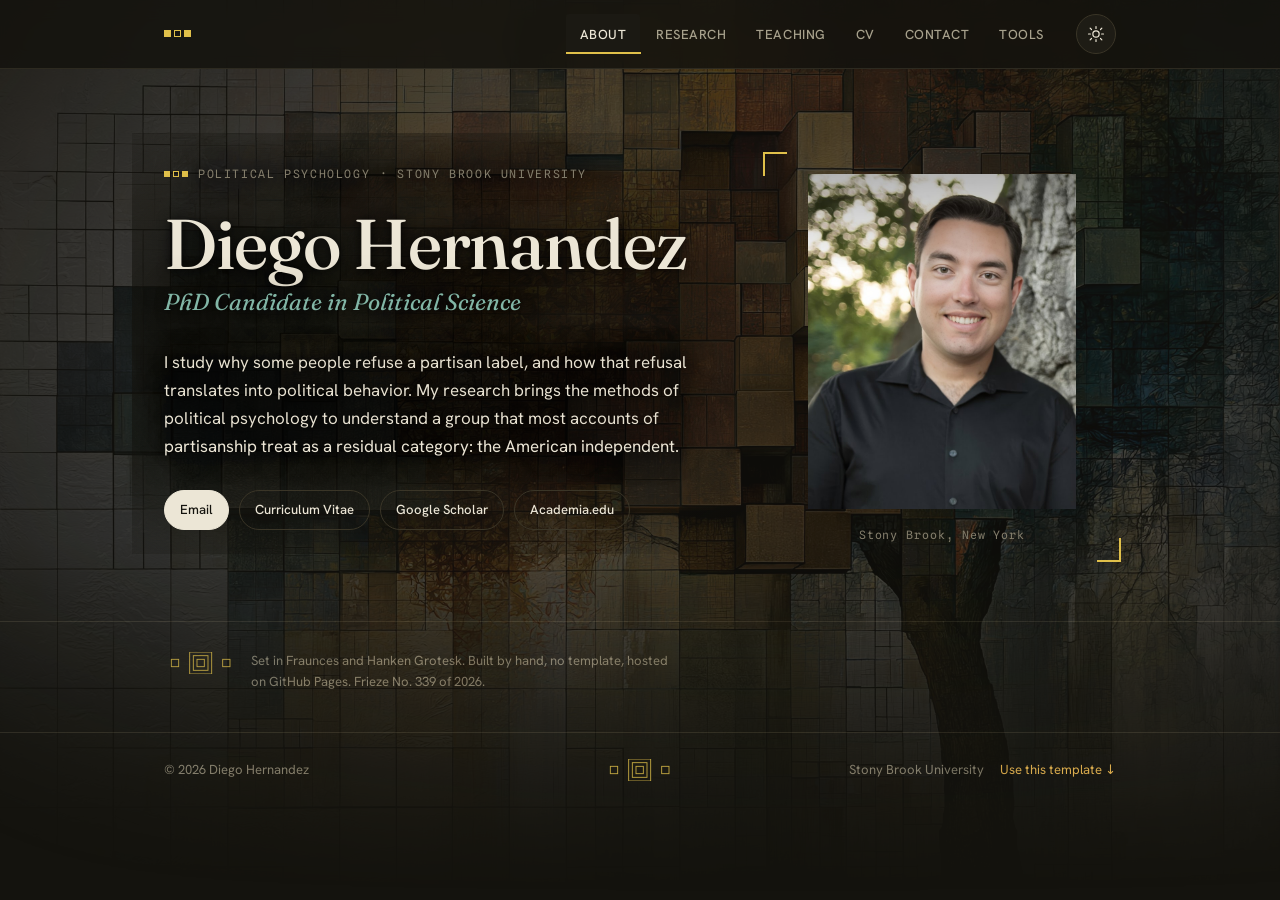
==== commit 1e80cb94: "Update role to PhD Candidate" ====
--- a/index.html
+++ b/index.html
@@ -465,6 +465,12 @@
   font-family: var(--font-mono); font-size: var(--text-xs); letter-spacing: .04em;
   text-transform: uppercase; color: var(--faint); margin: 0 0 10px;
 }
+.card .meta a {
+  color: inherit;
+  border-bottom: 1px solid color-mix(in srgb, var(--accent) 40%, transparent);
+  padding-bottom: 1px;
+}
+.card .meta a:hover { color: var(--accent); border-bottom-color: var(--accent); }
 .card p { margin: 0 0 12px; color: var(--muted); font-size: var(--text-base); line-height: 1.55; text-wrap: pretty; }
 .card .card-links { display: flex; flex-wrap: wrap; gap: 8px 18px; }
 .card .card-links a {
@@ -845,7 +851,7 @@
       <div class="hero-text">
         <p class="eyebrow"><span class="triad" aria-hidden="true"><span></span><span></span><span></span></span> Political Psychology<span class="hide-mobile"> · Stony Brook University</span></p>
         <h1 class="hero-name" data-key="name">Diego Hernandez</h1>
-        <p class="hero-role" data-key="role">PhD Student in Political Science</p>
+        <p class="hero-role" data-key="role">PhD Candidate in Political Science</p>
 
         <div class="hero-bio" data-bio>
           <p class="lead">I study why some people refuse a partisan label, and how that refusal translates into political behavior. My research brings the methods of political psychology to understand a group that most accounts of partisanship treat as a residual category: the American independent.</p>
@@ -913,7 +919,7 @@
       <article class="card">
         <div class="card-index">→</div>
         <div>
-          <h3>POL309: Politics of the European Union</h3><p class="meta">Instructor of Record · Summer 2025; Summer 2026; Fall 2026; Spring 2027</p><div class="card-links"><a href="files/POL309_Summer2026.pdf">Syllabus</a><a href="pol309-tracker.html">This Week at a Glance</a><a href="pol309-grades.html">Grade Calculator</a></div>
+          <h3>POL309: Politics of the European Union</h3><p class="meta">Instructor of Record · Summer 2025; Summer 2026; <a href="files/POL309_Fall2026.pdf">Fall 2026</a>; Spring 2027</p><div class="card-links"><a href="files/POL309_Summer2026.pdf">Syllabus</a><a href="pol309-tracker.html">This Week at a Glance</a><a href="pol309-grades.html">Grade Calculator</a></div>
         </div>
       </article>
     </div>
@@ -1255,7 +1261,8 @@
     box.innerHTML = items.map(function (it, i) {
       var index = isTeaching ? "\u2192" : ("0" + (i + 1)).slice(-2);
       var status = (!isTeaching && it.status) ? '<span class="status">' + esc(it.status) + "</span>" : "";
-      var meta = it.meta ? '<p class="meta">' + esc(it.meta) + "</p>" : "";
+      /* meta is escaped first, then [label](href) becomes an inline link */
+      var meta = it.meta ? '<p class="meta">' + esc(it.meta).replace(/\[([^\]]+)\]\(([^)\s]+)\)/g, '<a href="$2">$1</a>') + "</p>" : "";
       var desc = it.desc ? "<p>" + esc(it.desc) + "</p>" : "";
       var cite = (!isTeaching) ? '<button class="cite-btn" type="button" data-cite="' + esc(citeText(authorName, it)) + '"><span class="t-text-swap">Copy citation</span></button>' : "";
       return '<article class="card"><div class="card-index">' + index + "</div><div>" +
